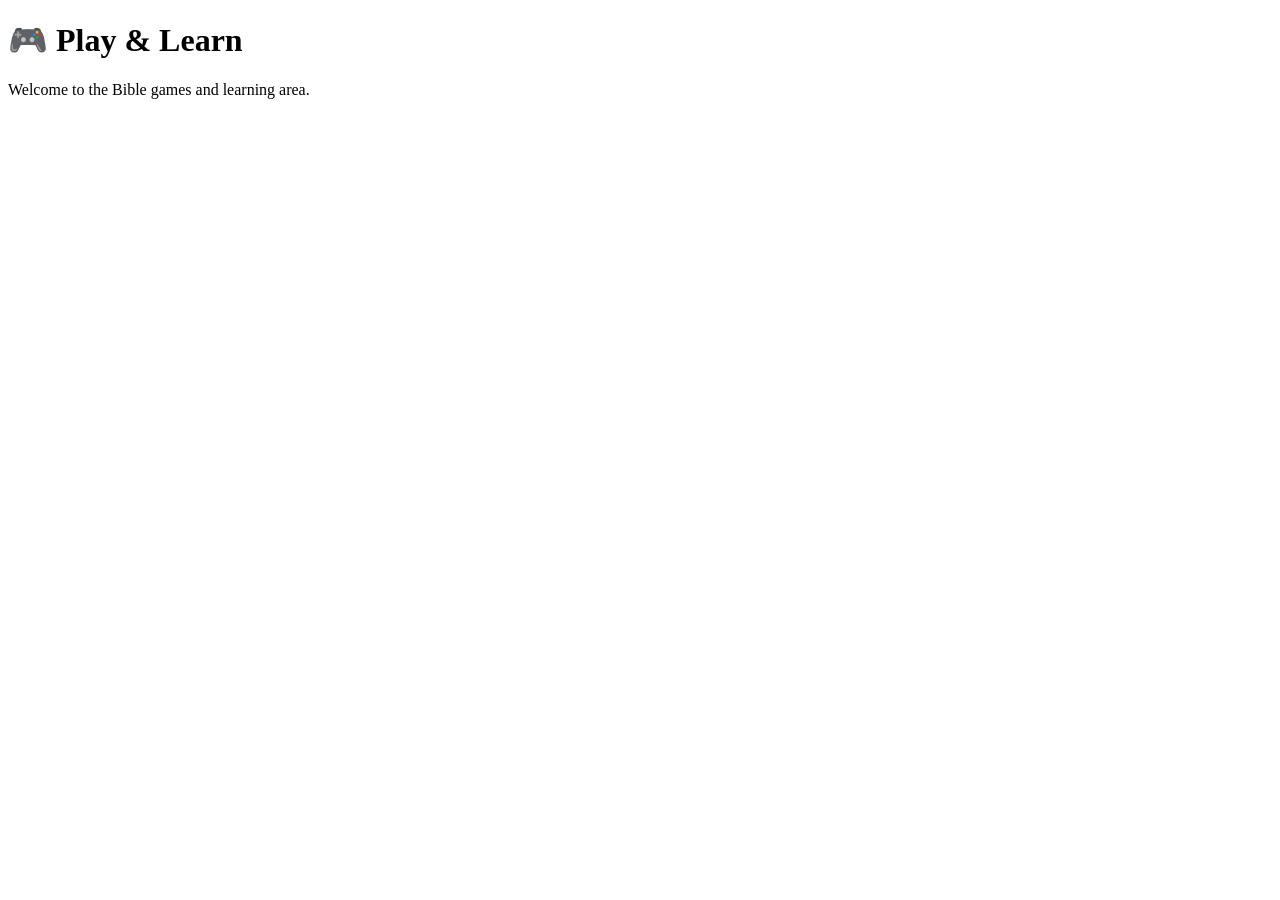
==== play-and-learn.html @ b3fc42cb "Add initial HTML structure for Play and Learn page" ====
<!DOCTYPE html>
<html lang="en">
<head>
  <meta charset="UTF-8">
  <meta name="viewport" content="width=device-width, initial-scale=1.0">
  <title>Play & Learn | Praise Jesus Divine Word Mission</title>
</head>
<body>

  <h1>🎮 Play & Learn</h1>

  <p>Welcome to the Bible games and learning area.</p>

</body>
</html>
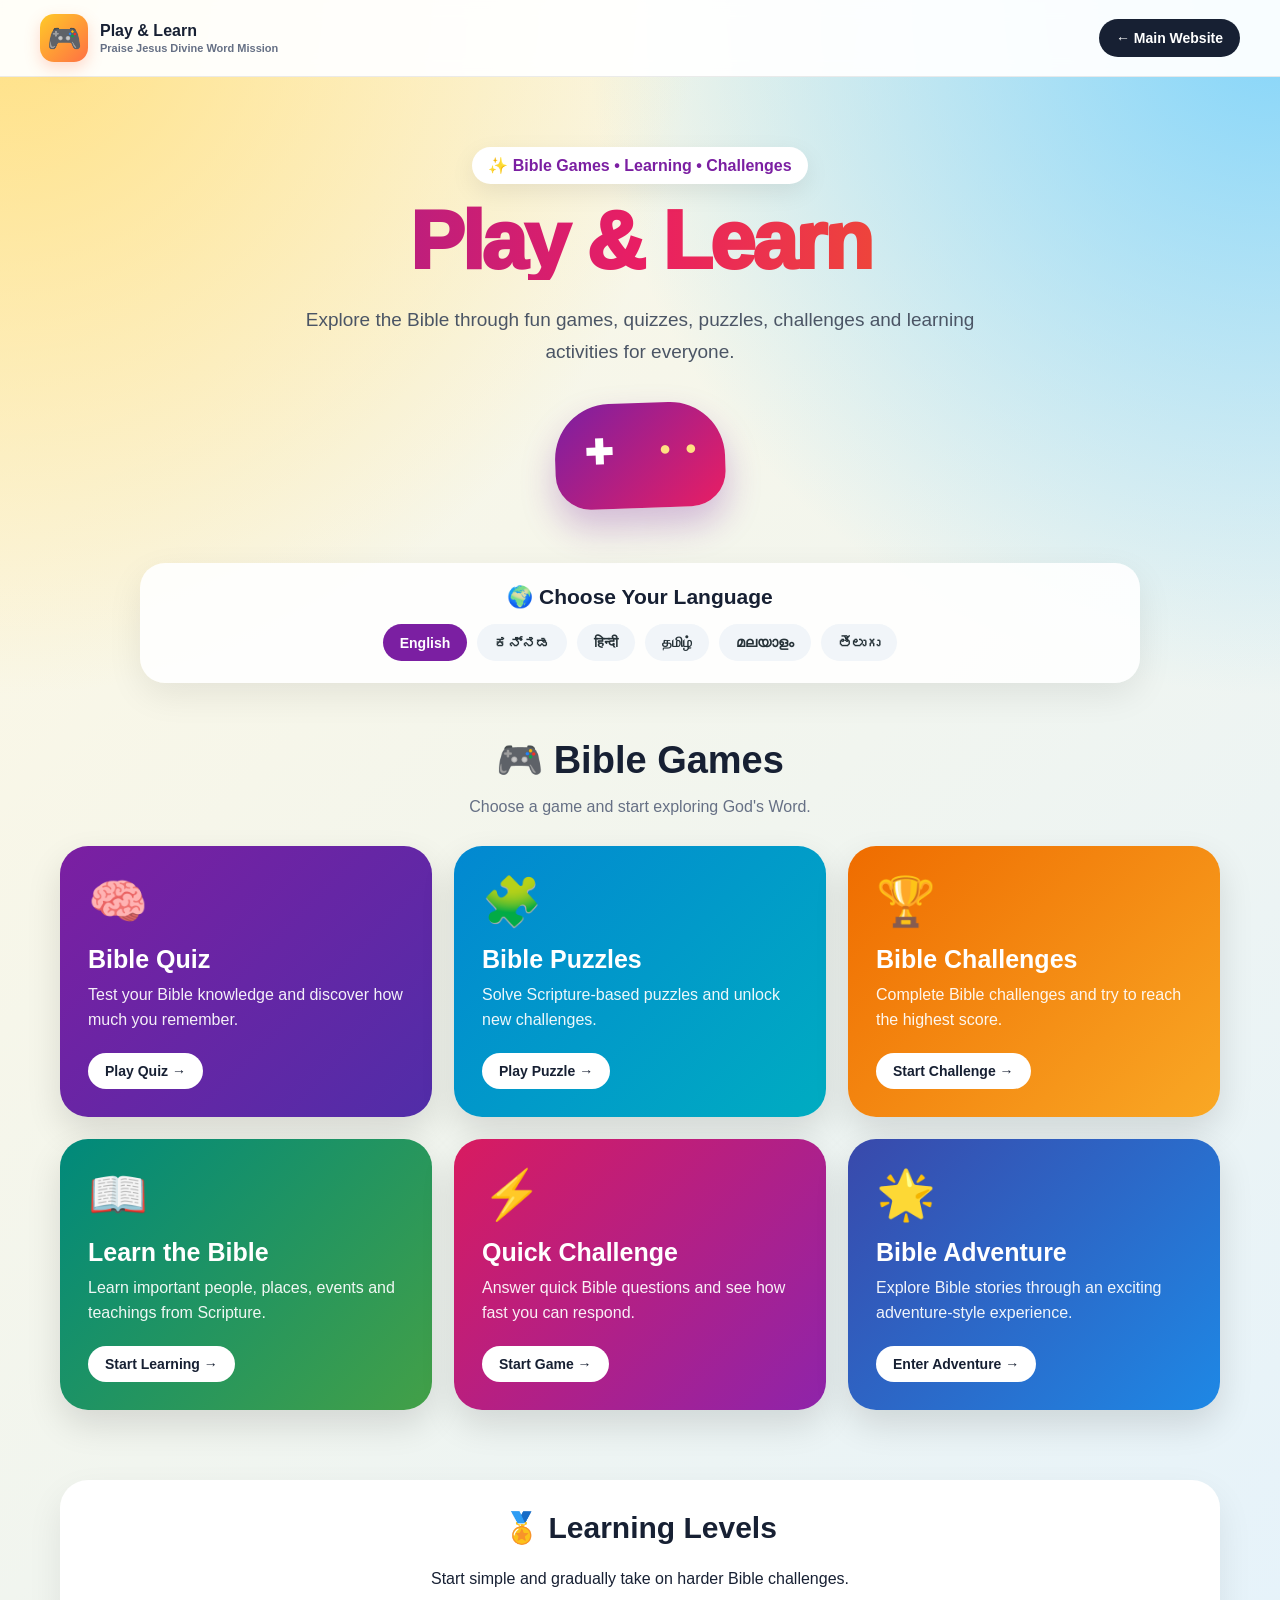
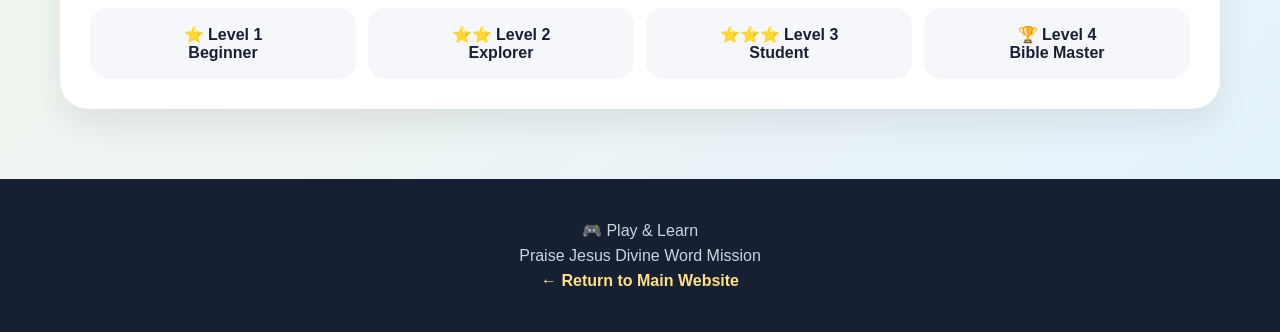
==== commit 9bb2f76d: "Update play-and-learn.html" ====
--- a/play-and-learn.html
+++ b/play-and-learn.html
@@ -3,13 +3,655 @@
 <head>
   <meta charset="UTF-8">
   <meta name="viewport" content="width=device-width, initial-scale=1.0">
+
   <title>Play & Learn | Praise Jesus Divine Word Mission</title>
+
+  <meta name="description" content="Play and learn the Bible through games, quizzes, puzzles and challenges with Praise Jesus Divine Word Mission.">
+
+  <style>
+    * {
+      box-sizing: border-box;
+    }
+
+    html {
+      scroll-behavior: smooth;
+    }
+
+    body {
+      margin: 0;
+      font-family: Arial, Helvetica, sans-serif;
+      background:
+        radial-gradient(circle at top left, #ffe082 0, transparent 30%),
+        radial-gradient(circle at top right, #81d4fa 0, transparent 30%),
+        linear-gradient(135deg, #fff8e1, #e3f2fd);
+      color: #172033;
+      min-height: 100vh;
+    }
+
+    a {
+      text-decoration: none;
+    }
+
+    .page {
+      width: 100%;
+      overflow: hidden;
+    }
+
+    /* HEADER */
+
+    .topbar {
+      background: rgba(255, 255, 255, 0.94);
+      border-bottom: 1px solid rgba(0, 0, 0, 0.08);
+      padding: 14px 20px;
+      position: sticky;
+      top: 0;
+      z-index: 100;
+      backdrop-filter: blur(10px);
+    }
+
+    .topbar-inner {
+      max-width: 1200px;
+      margin: auto;
+      display: flex;
+      align-items: center;
+      justify-content: space-between;
+      gap: 20px;
+    }
+
+    .brand {
+      display: flex;
+      align-items: center;
+      gap: 12px;
+      color: #172033;
+      font-weight: 800;
+    }
+
+    .brand-icon {
+      width: 48px;
+      height: 48px;
+      border-radius: 14px;
+      display: flex;
+      align-items: center;
+      justify-content: center;
+      font-size: 28px;
+      background: linear-gradient(135deg, #ffca28, #ff7043);
+      box-shadow: 0 6px 15px rgba(255, 112, 67, 0.25);
+    }
+
+    .brand-text small {
+      display: block;
+      font-size: 11px;
+      color: #667085;
+      margin-top: 2px;
+    }
+
+    .back-btn {
+      display: inline-flex;
+      align-items: center;
+      gap: 7px;
+      padding: 11px 17px;
+      border-radius: 999px;
+      background: #172033;
+      color: white;
+      font-weight: 700;
+      font-size: 14px;
+    }
+
+    .back-btn:hover {
+      transform: translateY(-2px);
+    }
+
+    /* HERO */
+
+    .hero {
+      max-width: 1200px;
+      margin: auto;
+      padding: 70px 20px 45px;
+      text-align: center;
+    }
+
+    .game-badge {
+      display: inline-block;
+      padding: 9px 16px;
+      border-radius: 999px;
+      background: #ffffff;
+      box-shadow: 0 8px 25px rgba(0, 0, 0, 0.08);
+      font-weight: 800;
+      color: #7b1fa2;
+      margin-bottom: 18px;
+    }
+
+    .hero h1 {
+      margin: 0;
+      font-size: clamp(44px, 8vw, 82px);
+      line-height: 0.95;
+      font-weight: 950;
+      letter-spacing: -3px;
+      background: linear-gradient(90deg, #7b1fa2, #e91e63, #f57c00);
+      -webkit-background-clip: text;
+      background-clip: text;
+      color: transparent;
+    }
+
+    .hero p {
+      max-width: 720px;
+      margin: 24px auto 0;
+      font-size: 19px;
+      line-height: 1.7;
+      color: #4b5565;
+    }
+
+    .hero-controller {
+      margin: 35px auto 0;
+      width: 170px;
+      height: 105px;
+      border-radius: 55px 55px 35px 35px;
+      background: linear-gradient(135deg, #7b1fa2, #e91e63);
+      position: relative;
+      box-shadow: 0 18px 35px rgba(123, 31, 162, 0.28);
+      transform: rotate(-2deg);
+    }
+
+    .hero-controller::before {
+      content: "✚";
+      position: absolute;
+      left: 30px;
+      top: 28px;
+      font-size: 34px;
+      color: white;
+      font-weight: bold;
+    }
+
+    .hero-controller::after {
+      content: "●  ●";
+      position: absolute;
+      right: 24px;
+      top: 35px;
+      font-size: 20px;
+      color: #ffe082;
+      letter-spacing: 4px;
+    }
+
+    /* LANGUAGE */
+
+    .language-box {
+      max-width: 1000px;
+      margin: 10px auto 55px;
+      padding: 22px;
+      background: rgba(255, 255, 255, 0.9);
+      border-radius: 25px;
+      box-shadow: 0 12px 35px rgba(0, 0, 0, 0.08);
+      text-align: center;
+    }
+
+    .language-box h2 {
+      margin: 0 0 15px;
+      font-size: 21px;
+    }
+
+    .languages {
+      display: flex;
+      flex-wrap: wrap;
+      justify-content: center;
+      gap: 10px;
+    }
+
+    .language {
+      border: 0;
+      padding: 10px 17px;
+      border-radius: 999px;
+      background: #f1f5f9;
+      color: #263238;
+      font-weight: 700;
+      cursor: pointer;
+      font-size: 14px;
+    }
+
+    .language.active {
+      background: #7b1fa2;
+      color: white;
+    }
+
+    /* GAMES */
+
+    .games {
+      max-width: 1200px;
+      margin: auto;
+      padding: 0 20px 70px;
+    }
+
+    .section-heading {
+      text-align: center;
+      margin-bottom: 30px;
+    }
+
+    .section-heading h2 {
+      margin: 0;
+      font-size: 38px;
+    }
+
+    .section-heading p {
+      color: #667085;
+      font-size: 16px;
+    }
+
+    .game-grid {
+      display: grid;
+      grid-template-columns: repeat(3, 1fr);
+      gap: 22px;
+    }
+
+    .game-card {
+      position: relative;
+      padding: 28px;
+      min-height: 230px;
+      border-radius: 28px;
+      color: white;
+      overflow: hidden;
+      box-shadow: 0 15px 35px rgba(0, 0, 0, 0.12);
+      transition: transform 0.2s ease, box-shadow 0.2s ease;
+    }
+
+    .game-card:hover {
+      transform: translateY(-7px);
+      box-shadow: 0 22px 45px rgba(0, 0, 0, 0.17);
+    }
+
+    .game-card:nth-child(1) {
+      background: linear-gradient(135deg, #7b1fa2, #512da8);
+    }
+
+    .game-card:nth-child(2) {
+      background: linear-gradient(135deg, #0288d1, #00acc1);
+    }
+
+    .game-card:nth-child(3) {
+      background: linear-gradient(135deg, #ef6c00, #f9a825);
+    }
+
+    .game-card:nth-child(4) {
+      background: linear-gradient(135deg, #00897b, #43a047);
+    }
+
+    .game-card:nth-child(5) {
+      background: linear-gradient(135deg, #d81b60, #8e24aa);
+    }
+
+    .game-card:nth-child(6) {
+      background: linear-gradient(135deg, #3949ab, #1e88e5);
+    }
+
+    .game-icon {
+      font-size: 48px;
+      margin-bottom: 15px;
+    }
+
+    .game-card h3 {
+      margin: 0 0 9px;
+      font-size: 25px;
+    }
+
+    .game-card p {
+      margin: 0;
+      line-height: 1.55;
+      opacity: 0.93;
+    }
+
+    .play-btn {
+      display: inline-block;
+      margin-top: 20px;
+      padding: 10px 17px;
+      border-radius: 999px;
+      background: white;
+      color: #172033;
+      font-weight: 800;
+      font-size: 14px;
+    }
+
+    /* LEVELS */
+
+    .levels {
+      max-width: 1200px;
+      margin: 0 auto 70px;
+      padding: 0 20px;
+    }
+
+    .level-box {
+      background: white;
+      border-radius: 28px;
+      padding: 30px;
+      box-shadow: 0 15px 35px rgba(0, 0, 0, 0.08);
+      text-align: center;
+    }
+
+    .level-box h2 {
+      margin-top: 0;
+      font-size: 30px;
+    }
+
+    .level-list {
+      display: grid;
+      grid-template-columns: repeat(4, 1fr);
+      gap: 12px;
+      margin-top: 20px;
+    }
+
+    .level {
+      padding: 17px 10px;
+      border-radius: 18px;
+      background: #f5f7fb;
+      font-weight: 800;
+    }
+
+    /* FOOTER */
+
+    footer {
+      background: #172033;
+      color: white;
+      padding: 35px 20px;
+      text-align: center;
+    }
+
+    footer p {
+      margin: 7px 0;
+      color: #cbd5e1;
+    }
+
+    footer a {
+      color: #ffe082;
+      font-weight: 700;
+    }
+
+    /* MOBILE */
+
+    @media (max-width: 850px) {
+      .game-grid {
+        grid-template-columns: repeat(2, 1fr);
+      }
+
+      .level-list {
+        grid-template-columns: repeat(2, 1fr);
+      }
+    }
+
+    @media (max-width: 600px) {
+      .topbar-inner {
+        flex-direction: column;
+      }
+
+      .hero {
+        padding-top: 45px;
+      }
+
+      .hero h1 {
+        letter-spacing: -2px;
+      }
+
+      .hero p {
+        font-size: 16px;
+      }
+
+      .game-grid {
+        grid-template-columns: 1fr;
+      }
+
+      .level-list {
+        grid-template-columns: 1fr 1fr;
+      }
+    }
+  </style>
 </head>
+
 <body>
 
-  <h1>🎮 Play & Learn</h1>
-
-  <p>Welcome to the Bible games and learning area.</p>
+<div class="page">
+
+  <header class="topbar">
+    <div class="topbar-inner">
+
+      <a class="brand" href="index.htm">
+        <span class="brand-icon">🎮</span>
+
+        <span class="brand-text">
+          Play & Learn
+          <small>Praise Jesus Divine Word Mission</small>
+        </span>
+      </a>
+
+      <a class="back-btn" href="index.htm">
+        ← Main Website
+      </a>
+
+    </div>
+  </header>
+
+
+  <main>
+
+    <section class="hero">
+
+      <div class="game-badge">
+        ✨ Bible Games • Learning • Challenges
+      </div>
+
+      <h1>Play & Learn</h1>
+
+      <p>
+        Explore the Bible through fun games, quizzes, puzzles,
+        challenges and learning activities for everyone.
+      </p>
+
+      <div class="hero-controller"></div>
+
+    </section>
+
+
+    <section class="language-box">
+
+      <h2>🌍 Choose Your Language</h2>
+
+      <div class="languages">
+
+        <button class="language active">English</button>
+        <button class="language">ಕನ್ನಡ</button>
+        <button class="language">हिन्दी</button>
+        <button class="language">தமிழ்</button>
+        <button class="language">മലയാളം</button>
+        <button class="language">తెలుగు</button>
+
+      </div>
+
+    </section>
+
+
+    <section class="games">
+
+      <div class="section-heading">
+
+        <h2>🎮 Bible Games</h2>
+
+        <p>
+          Choose a game and start exploring God's Word.
+        </p>
+
+      </div>
+
+
+      <div class="game-grid">
+
+        <article class="game-card">
+
+          <div class="game-icon">🧠</div>
+
+          <h3>Bible Quiz</h3>
+
+          <p>
+            Test your Bible knowledge and discover how much you remember.
+          </p>
+
+          <a class="play-btn" href="#">
+            Play Quiz →
+          </a>
+
+        </article>
+
+
+        <article class="game-card">
+
+          <div class="game-icon">🧩</div>
+
+          <h3>Bible Puzzles</h3>
+
+          <p>
+            Solve Scripture-based puzzles and unlock new challenges.
+          </p>
+
+          <a class="play-btn" href="#">
+            Play Puzzle →
+          </a>
+
+        </article>
+
+
+        <article class="game-card">
+
+          <div class="game-icon">🏆</div>
+
+          <h3>Bible Challenges</h3>
+
+          <p>
+            Complete Bible challenges and try to reach the highest score.
+          </p>
+
+          <a class="play-btn" href="#">
+            Start Challenge →
+          </a>
+
+        </article>
+
+
+        <article class="game-card">
+
+          <div class="game-icon">📖</div>
+
+          <h3>Learn the Bible</h3>
+
+          <p>
+            Learn important people, places, events and teachings from Scripture.
+          </p>
+
+          <a class="play-btn" href="#">
+            Start Learning →
+          </a>
+
+        </article>
+
+
+        <article class="game-card">
+
+          <div class="game-icon">⚡</div>
+
+          <h3>Quick Challenge</h3>
+
+          <p>
+            Answer quick Bible questions and see how fast you can respond.
+          </p>
+
+          <a class="play-btn" href="#">
+            Start Game →
+          </a>
+
+        </article>
+
+
+        <article class="game-card">
+
+          <div class="game-icon">🌟</div>
+
+          <h3>Bible Adventure</h3>
+
+          <p>
+            Explore Bible stories through an exciting adventure-style experience.
+          </p>
+
+          <a class="play-btn" href="#">
+            Enter Adventure →
+          </a>
+
+        </article>
+
+      </div>
+
+    </section>
+
+
+    <section class="levels">
+
+      <div class="level-box">
+
+        <h2>🏅 Learning Levels</h2>
+
+        <p>
+          Start simple and gradually take on harder Bible challenges.
+        </p>
+
+        <div class="level-list">
+
+          <div class="level">⭐ Level 1<br>Beginner</div>
+
+          <div class="level">⭐⭐ Level 2<br>Explorer</div>
+
+          <div class="level">⭐⭐⭐ Level 3<br>Student</div>
+
+          <div class="level">🏆 Level 4<br>Bible Master</div>
+
+        </div>
+
+      </div>
+
+    </section>
+
+  </main>
+
+
+  <footer>
+
+    <p>
+      🎮 Play & Learn
+    </p>
+
+    <p>
+      Praise Jesus Divine Word Mission
+    </p>
+
+    <p>
+      <a href="index.htm">← Return to Main Website</a>
+    </p>
+
+  </footer>
+
+</div>
+
+
+<script>
+
+  const languageButtons = document.querySelectorAll(".language");
+
+  languageButtons.forEach(button => {
+
+    button.addEventListener("click", () => {
+
+      languageButtons.forEach(item => {
+        item.classList.remove("active");
+      });
+
+      button.classList.add("active");
+
+    });
+
+  });
+
+</script>
 
 </body>
 </html>
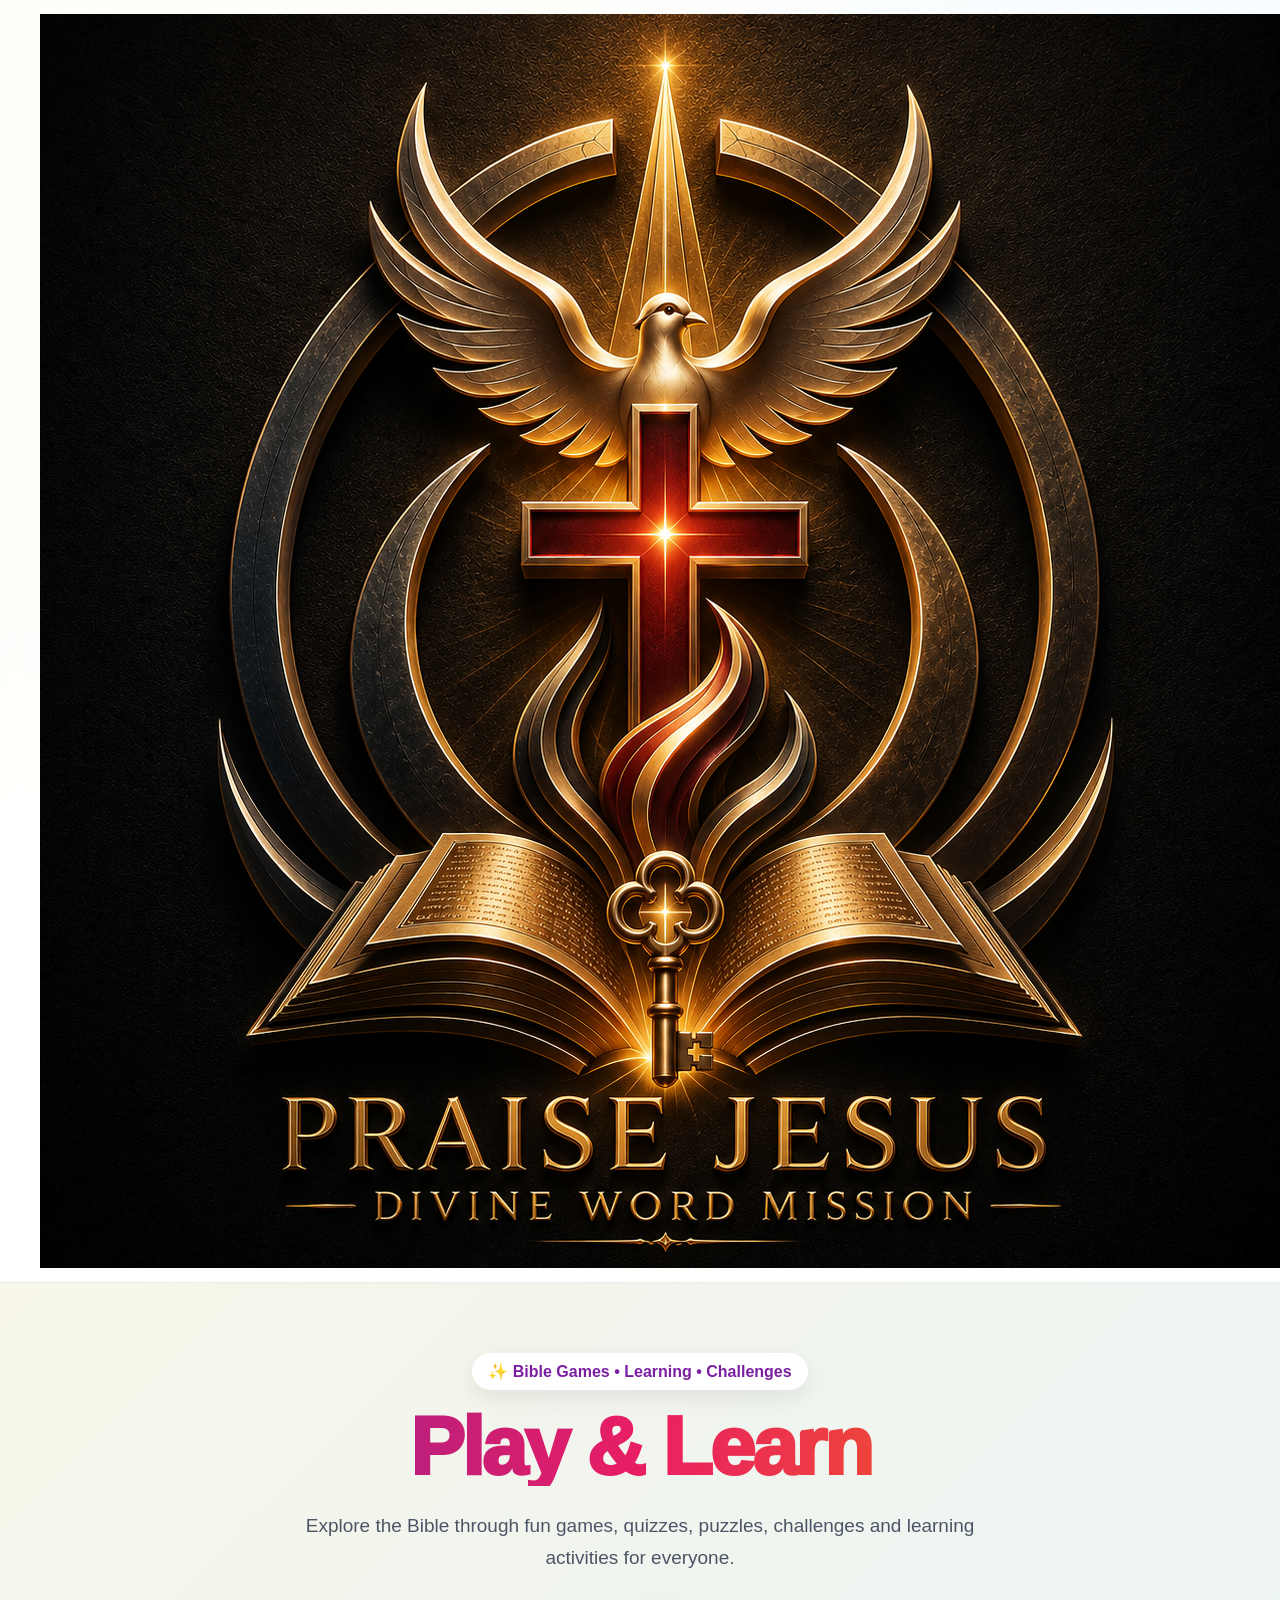
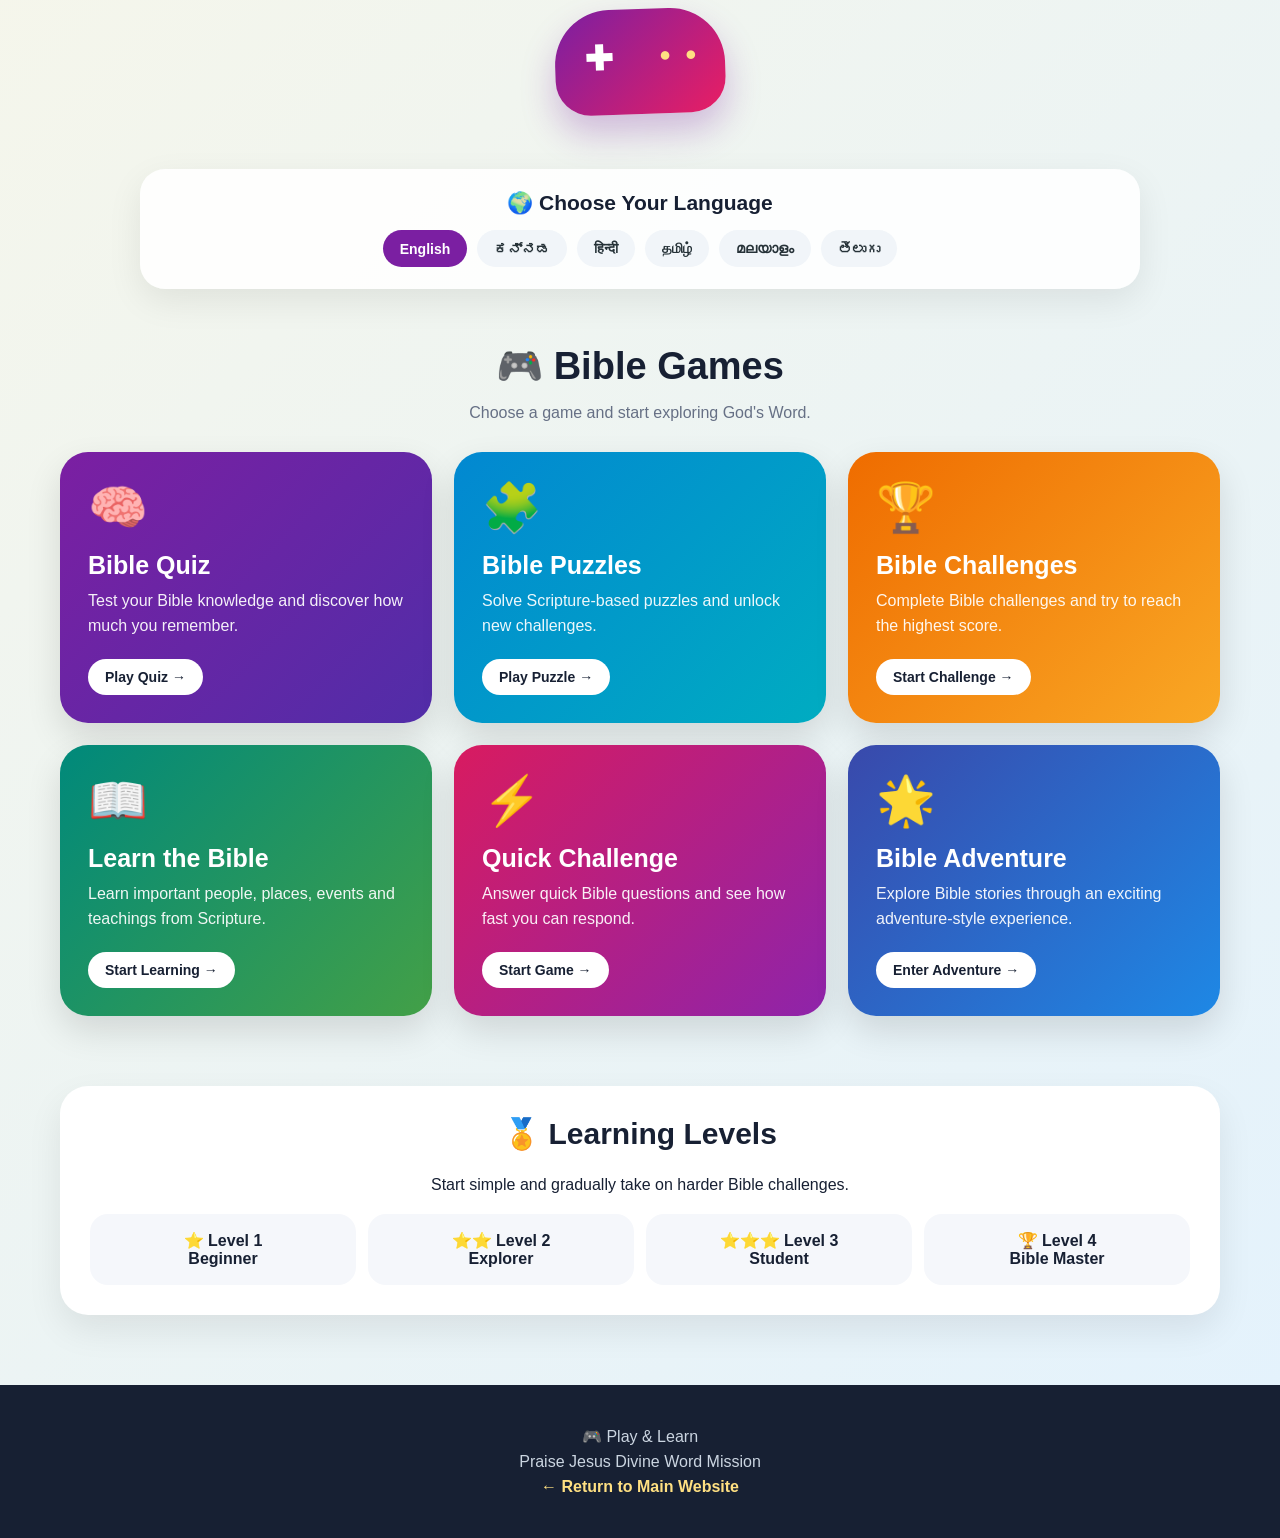
==== commit 64875a7f: "Update play-and-learn.html" ====
--- a/play-and-learn.html
+++ b/play-and-learn.html
@@ -410,7 +410,7 @@
     <div class="topbar-inner">
 
       <a class="brand" href="index.htm">
-        <span class="brand-icon">🎮</span>
+      <img class="brand-logo" src="logo.png" alt="Praise Jesus Divine Word Mission logo">
 
         <span class="brand-text">
           Play & Learn
